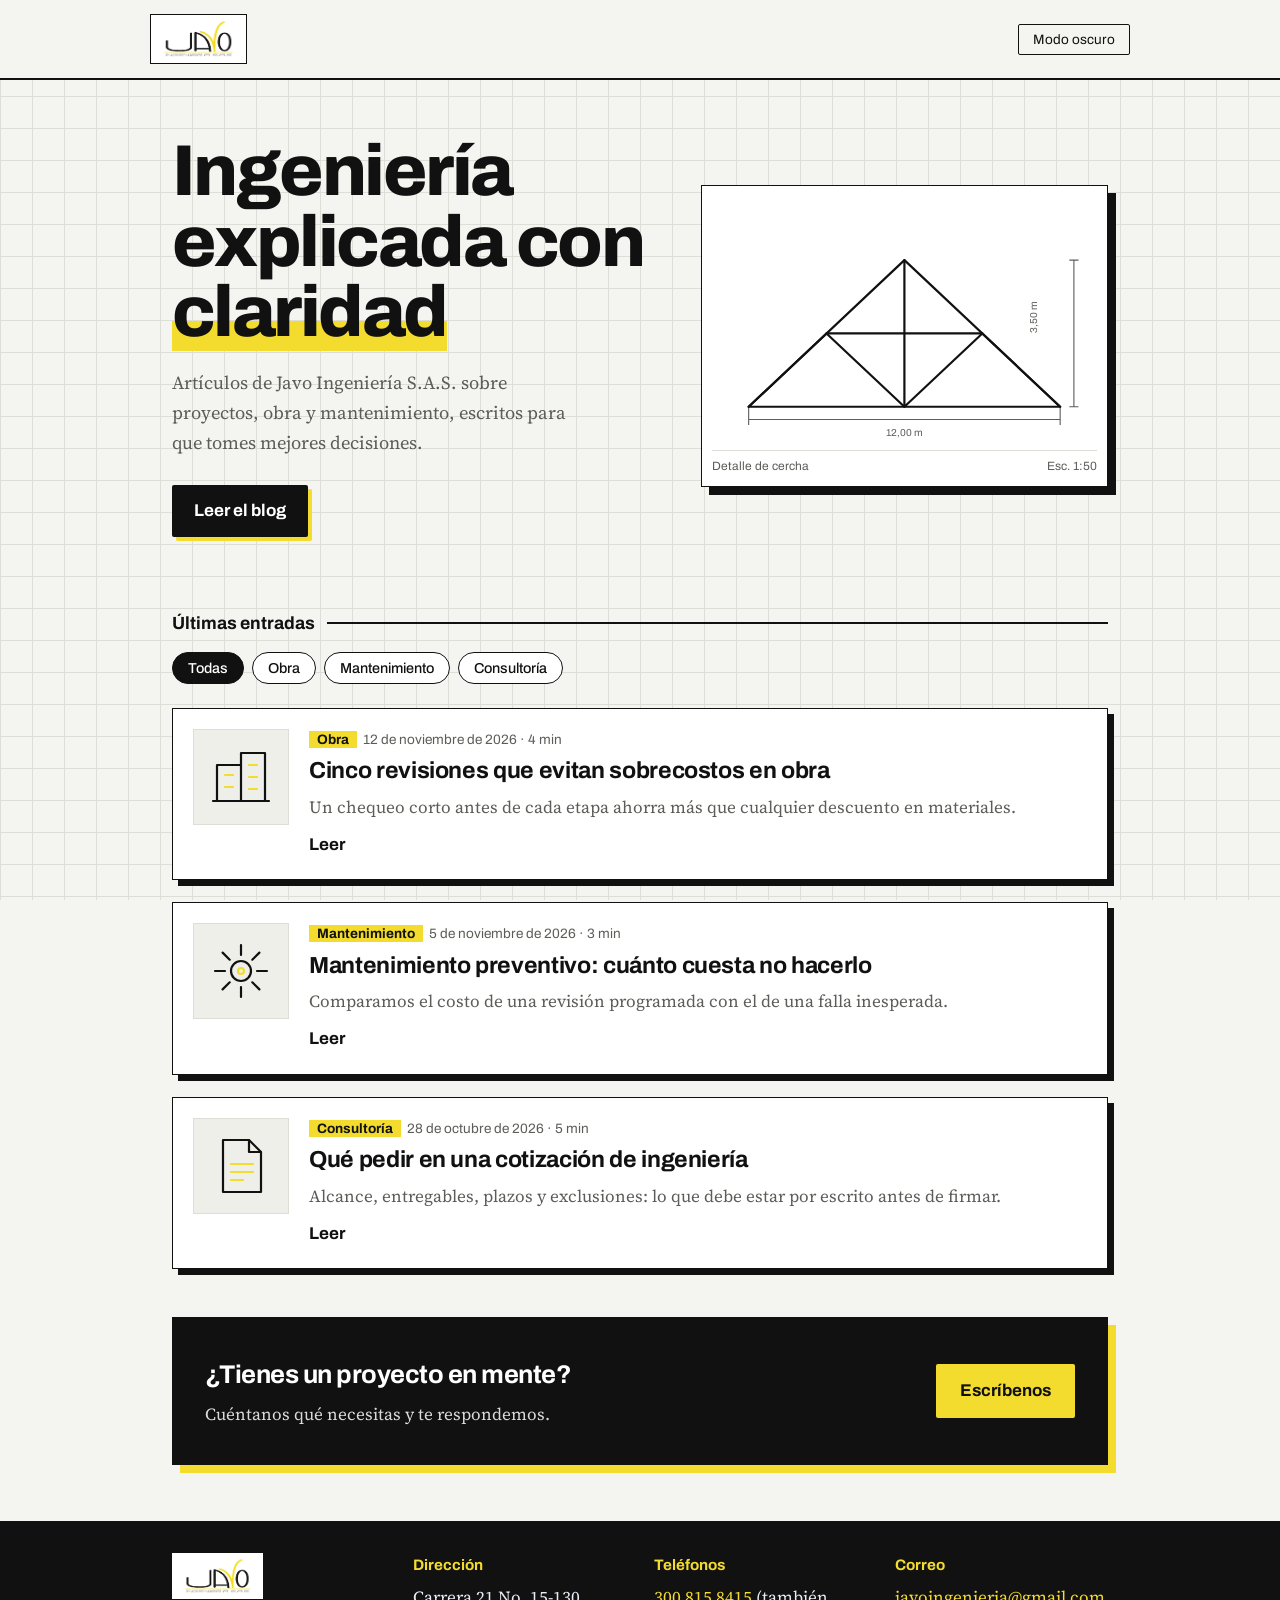
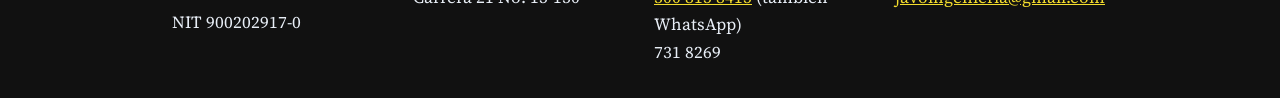
==== index.html @ 1ad96d2c "Add files via upload" ====
<!DOCTYPE html>
<html lang="es">
<head>
<meta charset="utf-8">
<meta name="viewport" content="width=device-width, initial-scale=1, viewport-fit=cover">
<title>Blog | Javo Ingeniería S.A.S.</title>
<link rel="preconnect" href="https://fonts.googleapis.com">
<link href="https://fonts.googleapis.com/css2?family=Archivo:wght@500;700;800&family=Source+Serif+4:wght@400;600&display=swap" rel="stylesheet">
<link rel="icon" href="img/logo.png">
<link rel="stylesheet" href="css/styles.css">
</head>
<body>
<header class="top">
  <div class="wrap bar">
    <a class="brand" href="#inicio" aria-label="Javo Ingeniería S.A.S., inicio"><img src="img/logo.png" alt="Javo Ingeniería S.A.S."></a>
    <button class="toggle" id="theme" type="button">Modo oscuro</button>
  </div>
</header>

<main id="inicio">
  <section class="hero wrap">
    <div>
      <h1>Ingeniería explicada con <em>claridad</em></h1>
      <p>Artículos de Javo Ingeniería S.A.S. sobre proyectos, obra y mantenimiento, escritos para que tomes mejores decisiones.</p>
      <a class="go" href="#entradas">Leer el blog</a>
    </div>
    <figure class="plano" style="margin:0" aria-label="Dibujo de una cercha con medidas">
      <svg viewBox="0 0 420 270" role="img" aria-hidden="true">
        <path class="t" d="M40 230V250M380 230V250M40 244H380"/>
        <text x="190" y="262">12,00 m</text>
        <path class="d" pathLength="1" d="M40 230H380L210 70Z"/>
        <path class="d" pathLength="1" d="M40 230L125 150L210 230L295 150L380 230"/>
        <path class="d" pathLength="1" d="M125 150H295M210 70V230"/>
        <path class="t" d="M395 230V70M390 70H400M390 230H400"/>
        <text x="355" y="150" transform="rotate(-90 355 150)">3,50 m</text>
      </svg>
      <div class="cap"><span>Detalle de cercha</span><span>Esc. 1:50</span></div>
    </figure>
  </section>

  <section class="wrap" id="entradas" aria-label="Entradas del blog">
    <h2 class="sec">Últimas entradas</h2>
    <div class="filters" role="group" aria-label="Filtrar por tema">
      <button class="btn" type="button" data-f="todas" aria-pressed="true">Todas</button>
      <button class="btn" type="button" data-f="Obra" aria-pressed="false">Obra</button>
      <button class="btn" type="button" data-f="Mantenimiento" aria-pressed="false">Mantenimiento</button>
      <button class="btn" type="button" data-f="Consultoría" aria-pressed="false">Consultoría</button>
    </div>

    <article data-c="Obra"><details>
      <summary>
        <div class="ico"><svg viewBox="0 0 64 64"><path d="M8 56V20H32V56M32 56V8H56V56M4 56H60"/><path class="y" d="M16 30H24M16 42H24M40 20H48M40 32H48M40 44H48"/></svg></div>
        <div><p class="meta"><b>Obra</b>12 de noviembre de 2026 · 4 min</p>
        <h3>Cinco revisiones que evitan sobrecostos en obra</h3>
        <p>Un chequeo corto antes de cada etapa ahorra más que cualquier descuento en materiales.</p>
        <span class="more">Leer</span></div>
      </summary>
      <div class="body">
        <p>En obra, los sobrecostos casi nunca aparecen de golpe: se acumulan por pequeños descuidos que nadie revisó a tiempo. Antes de iniciar cada etapa conviene detenerse unos minutos y confirmar cinco puntos.</p>
        <ol>
          <li><strong>Planos y especificaciones vigentes.</strong> Verificar que todo el equipo trabaje con la última versión.</li>
          <li><strong>Cantidades y pedidos de materiales.</strong> Comparar lo pedido con lo que realmente exige el diseño.</li>
          <li><strong>Condiciones del terreno.</strong> Confirmar que excavaciones y cimentación correspondan a lo previsto en los estudios.</li>
          <li><strong>Control de calidad.</strong> Registrar ensayos, fotos y pruebas de los materiales clave.</li>
          <li><strong>Seguridad y cronograma.</strong> Revisar que los tiempos y las medidas de protección sean realistas para la etapa que sigue.</li>
        </ol>
        <p>Este chequeo toma poco tiempo y evita repetir trabajos, que es donde más dinero se pierde.</p>
      </div>
    </details></article>

    <article data-c="Mantenimiento"><details>
      <summary>
        <div class="ico"><svg viewBox="0 0 64 64"><circle cx="32" cy="32" r="10"/><path d="M32 6V16M32 48V58M6 32H16M48 32H58M13.6 13.6L20.7 20.7M43.3 43.3L50.4 50.4M13.6 50.4L20.7 43.3M43.3 20.7L50.4 13.6"/><circle class="y" cx="32" cy="32" r="3"/></svg></div>
        <div><p class="meta"><b>Mantenimiento</b>5 de noviembre de 2026 · 3 min</p>
        <h3>Mantenimiento preventivo: cuánto cuesta no hacerlo</h3>
        <p>Comparamos el costo de una revisión programada con el de una falla inesperada.</p>
        <span class="more">Leer</span></div>
      </summary>
      <div class="body">
        <p>Cuando un equipo falla sin aviso, el costo no es solo la reparación: también se paga la parada de la operación, los repuestos urgentes y, a veces, el riesgo para las personas. El mantenimiento preventivo busca evitar justamente eso.</p>
        <p>Consiste en revisar, limpiar, lubricar y ajustar los equipos de forma programada, antes de que den problemas. Una revisión planificada se paga con tiempo y presupuesto conocidos; una falla inesperada llega cuando menos conviene.</p>
        <ul>
          <li>Identifica primero los equipos críticos, los que detienen todo si fallan.</li>
          <li>Define una frecuencia de inspección para cada uno.</li>
          <li>Lleva una bitácora con lo revisado y lo encontrado.</li>
        </ul>
        <p>Con esa información se puede decidir qué reparar, qué reemplazar y cuándo.</p>
      </div>
    </details></article>

    <article data-c="Consultoría"><details>
      <summary>
        <div class="ico"><svg viewBox="0 0 64 64"><path d="M14 6H40L52 18V58H14Z"/><path d="M40 6V18H52"/><path class="y" d="M22 30H44M22 38H44M22 46H34"/></svg></div>
        <div><p class="meta"><b>Consultoría</b>28 de octubre de 2026 · 5 min</p>
        <h3>Qué pedir en una cotización de ingeniería</h3>
        <p>Alcance, entregables, plazos y exclusiones: lo que debe estar por escrito antes de firmar.</p>
        <span class="more">Leer</span></div>
      </summary>
      <div class="body">
        <p>Dos cotizaciones con precios distintos no siempre ofrecen lo mismo. Para compararlas con justicia, cada propuesta debe dejar por escrito lo que incluye y lo que no.</p>
        <ul>
          <li><strong>Alcance:</strong> qué trabajos se harán y cuáles quedan fuera.</li>
          <li><strong>Entregables:</strong> planos, informes, memorias o actas que recibirás.</li>
          <li><strong>Plazos:</strong> fechas de inicio, entregas parciales y cierre.</li>
          <li><strong>Exclusiones y supuestos:</strong> lo que podría cambiar el valor si las condiciones son distintas.</li>
          <li><strong>Forma de pago:</strong> porcentajes y momentos en que se cobra.</li>
        </ul>
        <p>Si algo no está claro, pregúntalo antes de firmar. Una buena cotización responde esas dudas sin que tengas que pedirlo.</p>
      </div>
    </details></article>

    <div class="cta">
      <div><h2>¿Tienes un proyecto en mente?</h2><p>Cuéntanos qué necesitas y te respondemos.</p></div>
      <a href="mailto:javoingenieria@gmail.com">Escríbenos</a>
    </div>
  </section>
</main>

<footer id="contacto">
  <div class="wrap">
    <div><img class="logo" src="img/logo.png" alt="Javo Ingeniería S.A.S."><p>NIT 900202917-0</p></div>
    <div><h3>Dirección</h3><p>Carrera 21 No. 15-130</p></div>
    <div><h3>Teléfonos</h3><p><a href="tel:+573008158415">300 815 8415</a> (también WhatsApp)<br>731 8269</p></div>
    <div><h3>Correo</h3><p><a href="mailto:javoingenieria@gmail.com">javoingenieria@gmail.com</a></p></div>
  </div>
</footer>

<script src="js/main.js"></script>
</body>
</html>
---- css/styles.css ----
:root{
  --paper:#F4F4F1; --card:#FFFFFF; --ink:#111111; --blue:#111111; --steel:#5C5C58;
  --line:#DEDED8; --accent:#F3DC2D; --on-blue:#FFFFFF; --soft:#EFEFE9;
  color-scheme:light; box-sizing:border-box;
  padding-top:env(safe-area-inset-top,0px); padding-bottom:env(safe-area-inset-bottom,0px);
}
@media (prefers-color-scheme:dark){
  :root:not([data-theme="light"]){
    --paper:#121212; --card:#1C1C1C; --ink:#F2F2EE; --blue:#F3DC2D; --steel:#A9A9A3;
    --line:#2B2B2A; --on-blue:#111111; --soft:#262625; color-scheme:dark;
  }
}
:root[data-theme="dark"]{
  --paper:#121212; --card:#1C1C1C; --ink:#F2F2EE; --blue:#F3DC2D; --steel:#A9A9A3;
  --line:#2B2B2A; --on-blue:#111111; --soft:#262625; color-scheme:dark;
}
html{scroll-padding-top:env(safe-area-inset-top,0px);scroll-behavior:smooth}
*{box-sizing:border-box}
body{
  margin:0; background:var(--paper); color:var(--ink);
  font-family:"Source Serif 4",Georgia,serif; font-size:1.0625rem; line-height:1.65;
  background-image:linear-gradient(var(--line) 1px,transparent 1px),linear-gradient(90deg,var(--line) 1px,transparent 1px);
  background-size:32px 32px; background-attachment:fixed;
}
body::before{content:"";position:fixed;inset:0 0 auto;height:env(safe-area-inset-top,0px);background:var(--paper);z-index:10}
.wrap{max-width:980px;margin:0 auto;padding:0 22px}
h1,h2,h3,.brand,.btn,.meta,.cta a{font-family:Archivo,"Helvetica Neue",Arial,sans-serif}
a{color:var(--blue)}
:focus-visible{outline:3px solid var(--accent);outline-offset:2px}

header.top{background:var(--paper);border-bottom:2px solid var(--ink);position:sticky;top:env(safe-area-inset-top,0px);z-index:9}
.bar{display:flex;justify-content:space-between;align-items:center;padding:14px 0;gap:12px}
.brand{font-weight:800;font-size:1.3rem;letter-spacing:-.01em;text-decoration:none;color:var(--ink)}
.brand span{background:var(--accent);color:#111111;padding:0 7px;margin-left:5px}
.toggle{font-family:Archivo,sans-serif;font-size:.85rem;background:none;border:1px solid var(--ink);color:var(--ink);padding:7px 14px;border-radius:2px;cursor:pointer;transition:background .2s,color .2s}
.toggle:hover{background:var(--ink);color:var(--paper)}

.hero{display:grid;grid-template-columns:1.1fr .9fr;gap:32px;align-items:center;padding:56px 22px 36px}
.hero h1{font-size:clamp(2.5rem,7vw,4.5rem);line-height:.98;letter-spacing:-.035em;font-weight:800;margin:0 0 20px}
.hero h1 em{font-style:normal;background:linear-gradient(transparent 62%,var(--accent) 62%)}
.hero p{max-width:46ch;color:var(--steel);font-size:1.15rem;margin:0 0 26px}
.hero .go{display:inline-block;font-family:Archivo,sans-serif;font-weight:700;background:var(--blue);color:var(--on-blue);padding:12px 22px;text-decoration:none;border-radius:2px;box-shadow:4px 4px 0 var(--accent);transition:transform .15s,box-shadow .15s}
.hero .go:hover{transform:translate(2px,2px);box-shadow:2px 2px 0 var(--accent)}
.plano{background:var(--card);border:1px solid var(--ink);padding:10px;box-shadow:8px 8px 0 var(--blue)}
.plano svg{display:block;width:100%;height:auto}
.plano .d{fill:none;stroke:var(--blue);stroke-width:2.4;stroke-linecap:round;stroke-linejoin:round}
.plano .t{fill:none;stroke:var(--steel);stroke-width:1.2}
.plano text{font-family:Archivo,sans-serif;font-size:11px;fill:var(--steel)}
.plano .cap{display:flex;justify-content:space-between;font-family:Archivo,sans-serif;font-size:.75rem;color:var(--steel);border-top:1px solid var(--line);margin-top:6px;padding-top:6px}
@media (prefers-reduced-motion:no-preference){
  .plano .d{stroke-dasharray:1;stroke-dashoffset:1;animation:draw 2.2s ease-out .2s forwards}
  @keyframes draw{to{stroke-dashoffset:0}}
}

h2.sec{font-size:1.1rem;margin:36px 0 14px;font-weight:700;display:flex;align-items:center;gap:12px}
h2.sec::after{content:"";flex:1;height:2px;background:var(--ink)}
.filters{display:flex;flex-wrap:wrap;gap:8px;margin:0 0 24px}
.btn{font-size:.9rem;font-weight:500;background:var(--card);color:var(--ink);border:1px solid var(--ink);padding:7px 15px;border-radius:99px;cursor:pointer;transition:background .2s}
.btn:hover{background:var(--soft)}
.btn[aria-pressed="true"]{background:var(--blue);color:var(--on-blue);border-color:var(--blue)}

article{background:var(--card);border:1px solid var(--ink);margin-bottom:22px;box-shadow:6px 6px 0 var(--blue);transition:transform .15s,box-shadow .15s}
article:hover{transform:translate(-2px,-2px);box-shadow:8px 8px 0 var(--blue)}
article[hidden]{display:none}
article summary{list-style:none;cursor:pointer;padding:20px;display:grid;grid-template-columns:96px 1fr;gap:20px;align-items:start}
article summary::-webkit-details-marker{display:none}
.ico{width:96px;height:96px;background:var(--soft);border:1px solid var(--line);display:grid;place-items:center}
.ico svg{width:64px;height:64px;fill:none;stroke:var(--blue);stroke-width:2.2;stroke-linecap:round;stroke-linejoin:round}
.ico .y{stroke:var(--accent)}
.meta{font-size:.85rem;color:var(--steel);margin:0 0 6px}
.meta b{color:var(--ink);background:var(--accent);padding:1px 8px;font-weight:700;margin-right:6px;color:#111111}
article h3{font-size:1.45rem;line-height:1.2;margin:0 0 8px;letter-spacing:-.015em}
article summary p{margin:0;color:var(--steel)}
.more{display:inline-block;margin-top:10px;font-family:Archivo,sans-serif;font-weight:700;color:var(--blue)}
article[open] .more{display:none}
.body{padding:4px 24px 24px 136px;max-width:none}
.body p{margin:14px 0 0;max-width:62ch}
.body{border-top:1px dashed var(--line);margin:0 20px;padding-left:116px;padding-right:0}
@media (max-width:640px){
  .hero{grid-template-columns:1fr;padding-top:36px}
  article summary{grid-template-columns:1fr}
  .ico{width:72px;height:72px}.ico svg{width:46px;height:46px}
  .body{padding-left:0}
}

.cta{margin:48px 0 0;background:var(--blue);color:var(--on-blue);padding:36px 32px;display:flex;flex-wrap:wrap;gap:20px;align-items:center;justify-content:space-between;border:1px solid var(--ink);box-shadow:8px 8px 0 var(--accent)}
.cta h2{margin:0 0 4px;font-size:1.6rem;letter-spacing:-.02em;font-family:Archivo,sans-serif}
.cta p{margin:0;opacity:.85}
.cta a{background:var(--accent);color:#111111;font-weight:700;padding:13px 24px;text-decoration:none;border-radius:2px}
.note{margin:28px 0 0;padding:14px 16px;border-left:4px solid var(--accent);background:var(--card);font-size:.95rem;color:var(--steel)}
footer{margin-top:56px;background:#111111;color:#E8EEF6;padding:32px 0 calc(32px + env(safe-area-inset-bottom,0px))}
footer .wrap{display:grid;grid-template-columns:repeat(auto-fit,minmax(210px,1fr));gap:28px}
footer a{color:var(--accent)} footer p{margin:0}

.brand img{height:50px;width:auto;display:block;background:#fff;padding:4px 10px;border:1px solid var(--ink)}
footer .logo{height:46px;width:auto;background:#fff;padding:4px 10px;display:block;margin-bottom:10px}

footer h3{font-size:.95rem;margin:0 0 6px;color:var(--accent)}
footer p{line-height:1.6}
.body ol,.body ul{margin:14px 0 0;padding-left:22px;max-width:62ch}
.body li{margin-bottom:8px}
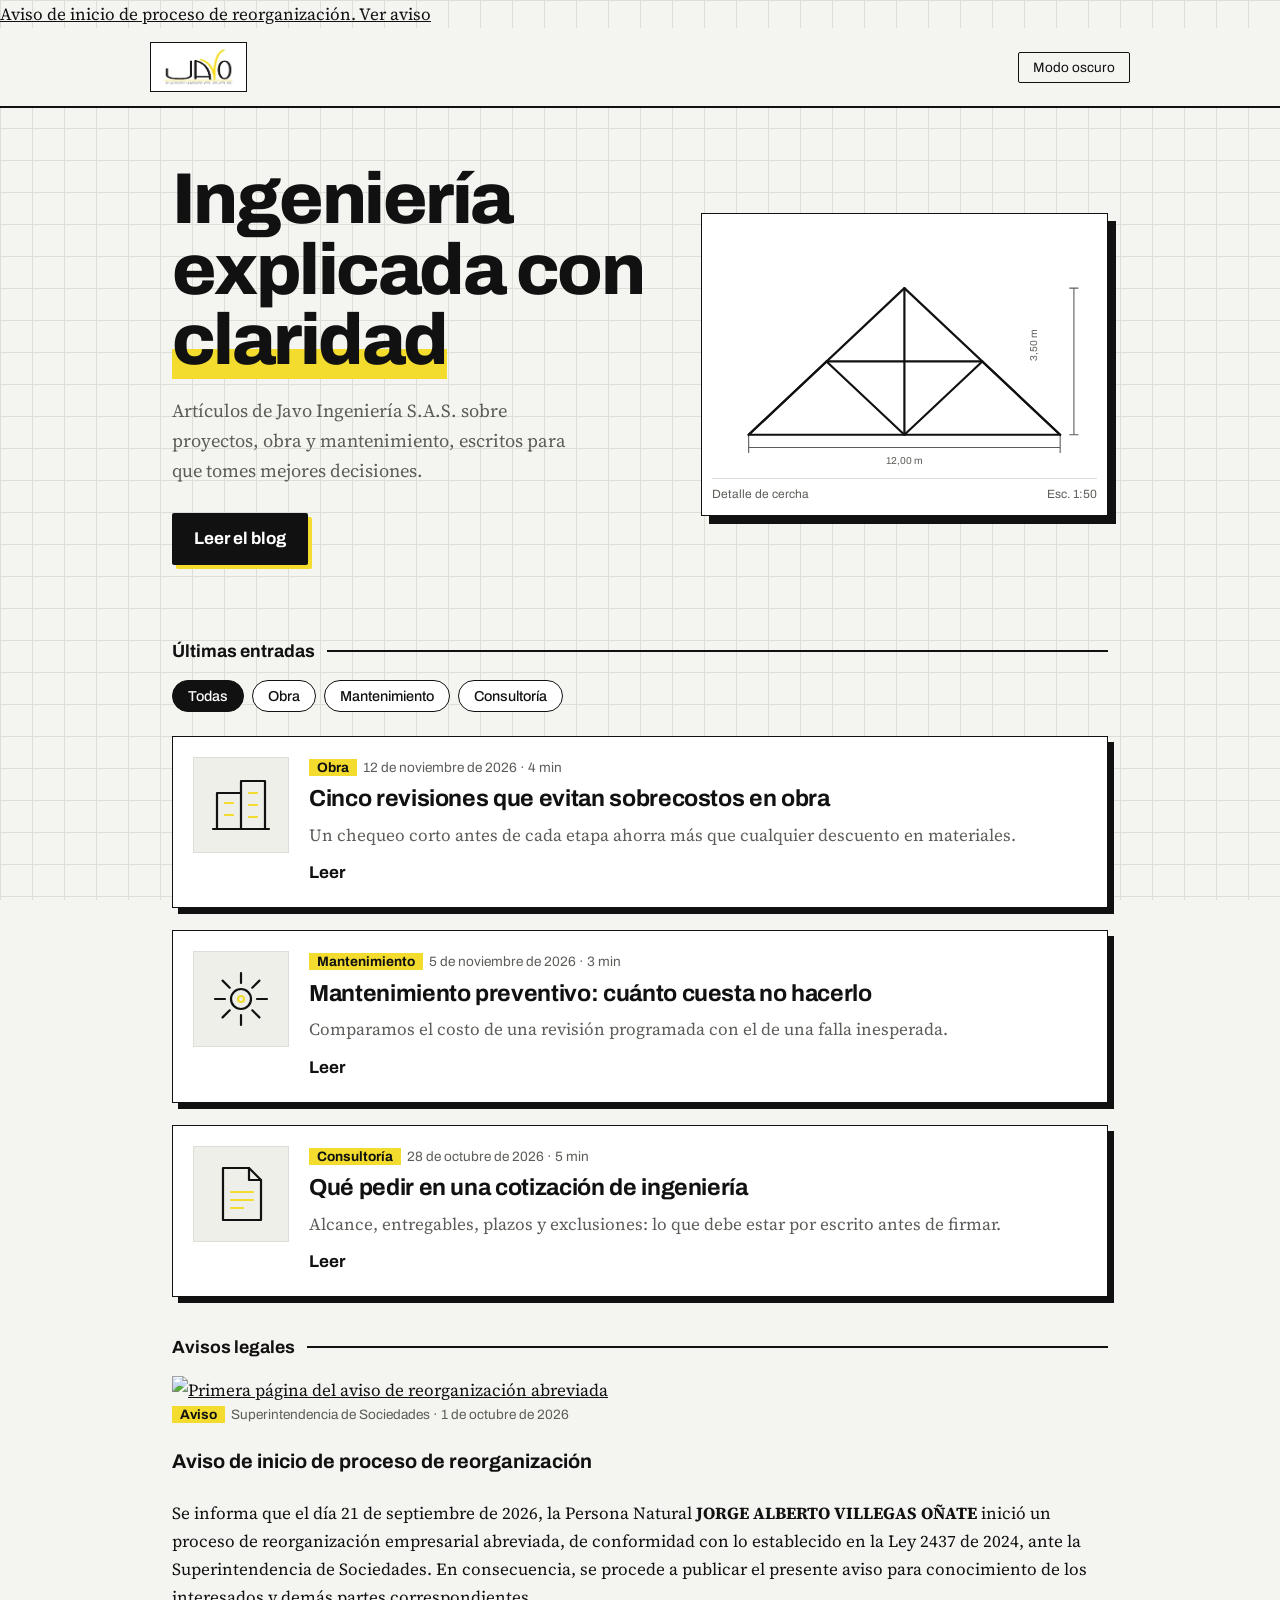
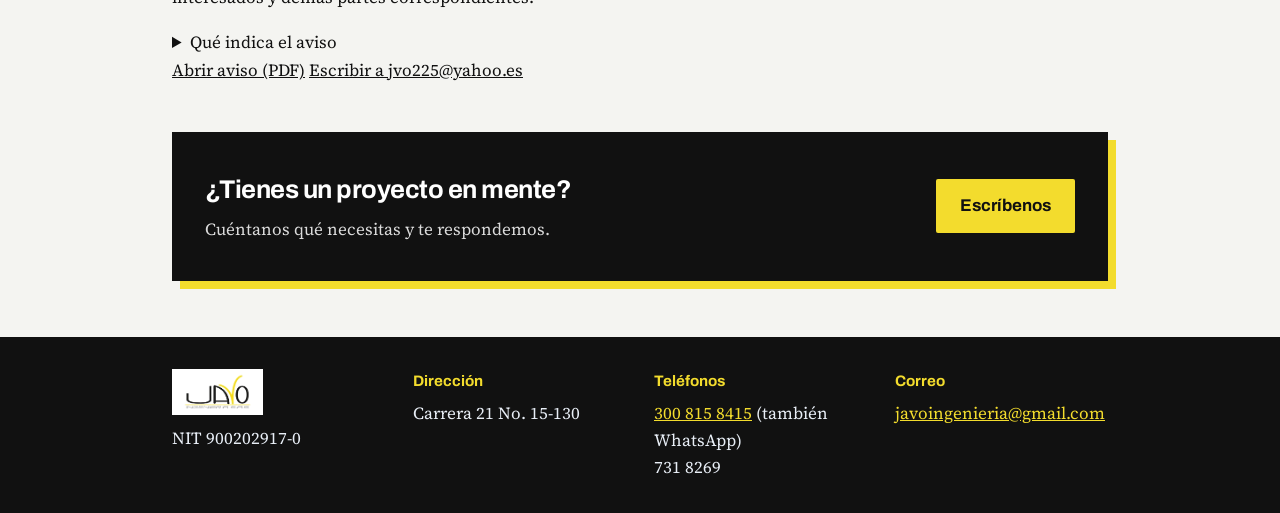
==== commit fa3c35c4: "Add files via upload" ====
--- a/index.html
+++ b/index.html
@@ -10,6 +10,7 @@
 <link rel="stylesheet" href="css/styles.css">
 </head>
 <body>
+<a class="strip" href="#aviso">Aviso de inicio de proceso de reorganización. Ver aviso</a>
 <header class="top">
   <div class="wrap bar">
     <a class="brand" href="#inicio" aria-label="Javo Ingeniería S.A.S., inicio"><img src="img/logo.png" alt="Javo Ingeniería S.A.S."></a>
@@ -109,6 +110,34 @@
       </div>
     </details></article>
 
+        <section id="aviso" aria-labelledby="aviso-t">
+      <h2 class="sec" id="aviso-t">Avisos legales</h2>
+      <div class="aviso-card">
+        <a class="doc" href="docs/aviso-reorganizacion-abreviada.pdf" target="_blank" rel="noopener" aria-label="Abrir el aviso completo en PDF">
+          <img src="img/aviso-miniatura.jpg" alt="Primera página del aviso de reorganización abreviada">
+        </a>
+        <div>
+          <p class="meta"><b>Aviso</b>Superintendencia de Sociedades · 1 de octubre de 2026</p>
+          <h3>Aviso de inicio de proceso de reorganización</h3>
+          <p>Se informa que el día 21 de septiembre de 2026, la Persona Natural <strong>JORGE ALBERTO VILLEGAS OÑATE</strong> inició un proceso de reorganización empresarial abreviada, de conformidad con lo establecido en la Ley 2437 de 2024, ante la Superintendencia de Sociedades. En consecuencia, se procede a publicar el presente aviso para conocimiento de los interesados y demás partes correspondientes.</p>
+          <details>
+            <summary>Qué indica el aviso</summary>
+            <ul>
+              <li>Auto 2026-04-005638 del 21 de septiembre de 2026, de la Intendencia Regional Barranquilla de la Superintendencia de Sociedades.</li>
+              <li>El deudor debe cumplir las funciones del promotor.</li>
+              <li>Sin autorización del juez del concurso, no puede hacer enajenaciones fuera del giro ordinario de sus negocios, constituir cauciones sobre sus bienes, hacer pagos o arreglos sobre sus obligaciones, ni adoptar reformas estatutarias en el caso de personas jurídicas.</li>
+              <li>Los acreedores pueden comunicarse con el deudor, para el proyecto de calificación y graduación de créditos y la determinación de derechos de voto, en el correo jvo225@yahoo.es.</li>
+              <li>El aviso se fijó del 1 al 7 de octubre de 2026.</li>
+            </ul>
+          </details>
+          <div class="acts">
+            <a class="b1" href="docs/aviso-reorganizacion-abreviada.pdf" target="_blank" rel="noopener">Abrir aviso (PDF)</a>
+            <a class="b2" href="mailto:jvo225@yahoo.es">Escribir a jvo225@yahoo.es</a>
+          </div>
+        </div>
+      </div>
+    </section>
+
     <div class="cta">
       <div><h2>¿Tienes un proyecto en mente?</h2><p>Cuéntanos qué necesitas y te respondemos.</p></div>
       <a href="mailto:javoingenieria@gmail.com">Escríbenos</a>
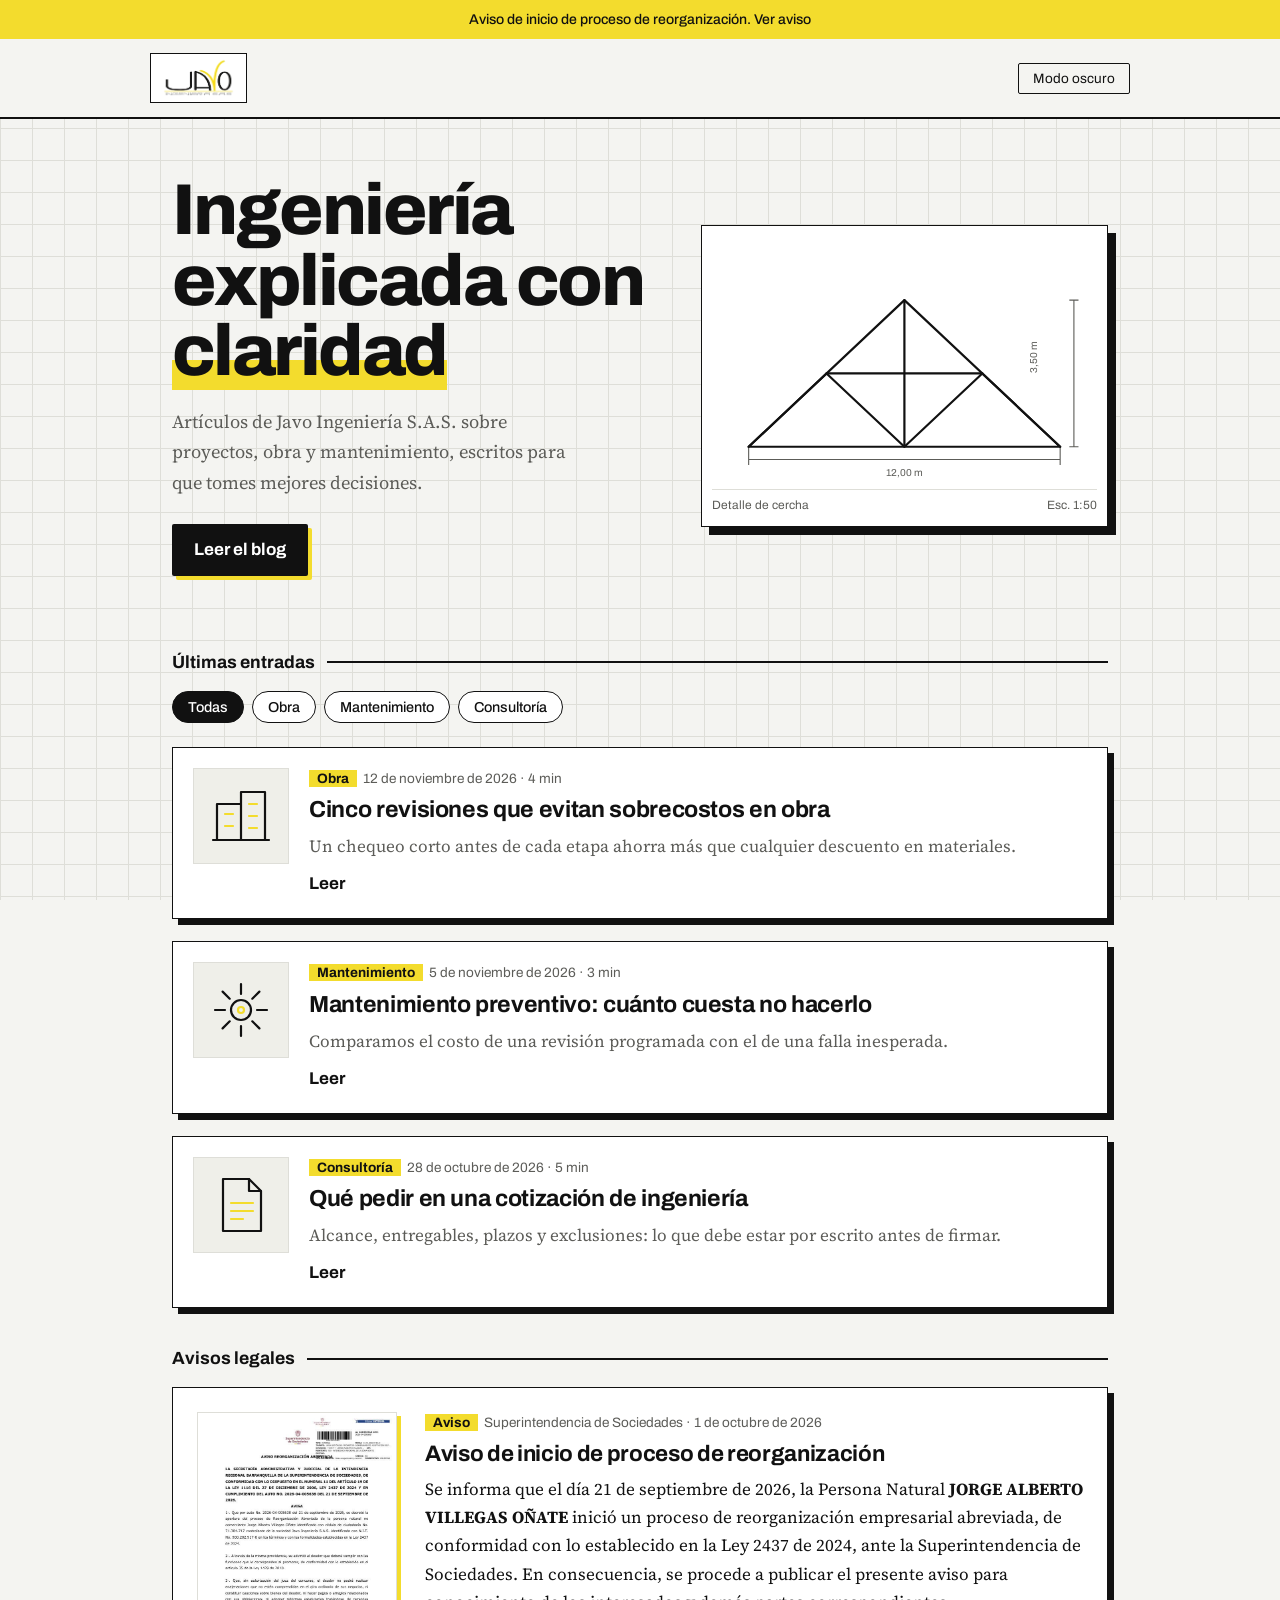
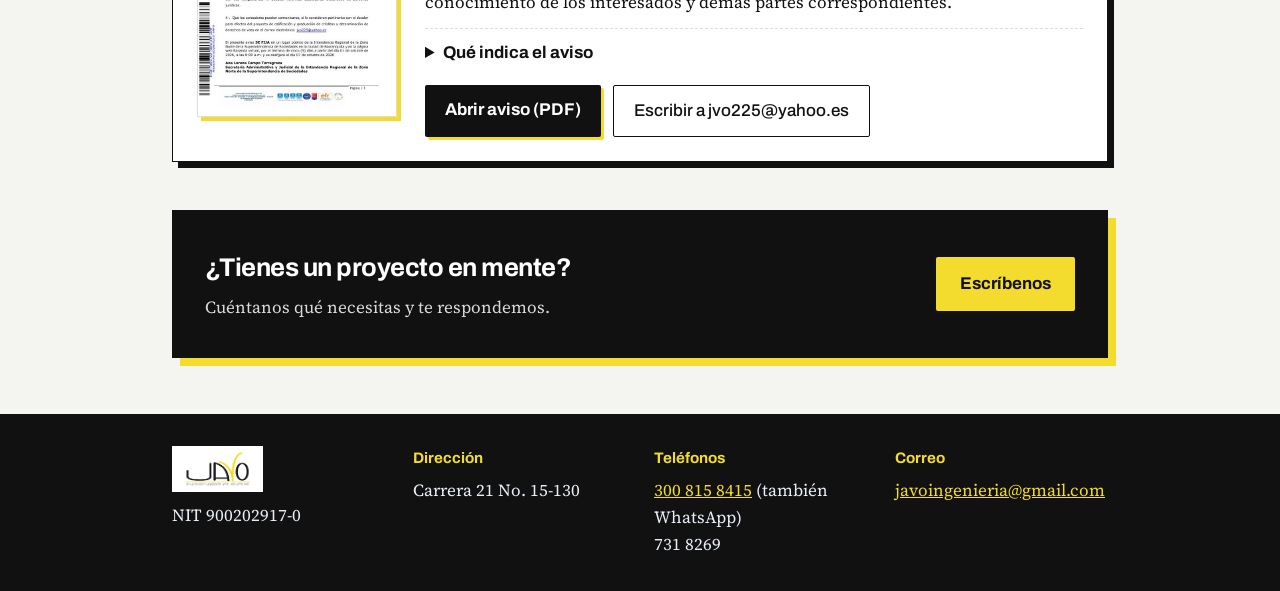
==== commit cdeff6dd: "Add files via upload" ====
--- a/index.html
+++ b/index.html
@@ -6,14 +6,134 @@
 <title>Blog | Javo Ingeniería S.A.S.</title>
 <link rel="preconnect" href="https://fonts.googleapis.com">
 <link href="https://fonts.googleapis.com/css2?family=Archivo:wght@500;700;800&family=Source+Serif+4:wght@400;600&display=swap" rel="stylesheet">
-<link rel="icon" href="img/logo.png">
-<link rel="stylesheet" href="css/styles.css">
+<link rel="icon" href="[data-uri]">
+<style>
+:root{
+  --paper:#F4F4F1; --card:#FFFFFF; --ink:#111111; --blue:#111111; --steel:#5C5C58;
+  --line:#DEDED8; --accent:#F3DC2D; --on-blue:#FFFFFF; --soft:#EFEFE9;
+  color-scheme:light; box-sizing:border-box;
+  padding-top:env(safe-area-inset-top,0px); padding-bottom:env(safe-area-inset-bottom,0px);
+}
+@media (prefers-color-scheme:dark){
+  :root:not([data-theme="light"]){
+    --paper:#121212; --card:#1C1C1C; --ink:#F2F2EE; --blue:#F3DC2D; --steel:#A9A9A3;
+    --line:#2B2B2A; --on-blue:#111111; --soft:#262625; color-scheme:dark;
+  }
+}
+:root[data-theme="dark"]{
+  --paper:#121212; --card:#1C1C1C; --ink:#F2F2EE; --blue:#F3DC2D; --steel:#A9A9A3;
+  --line:#2B2B2A; --on-blue:#111111; --soft:#262625; color-scheme:dark;
+}
+html{scroll-padding-top:env(safe-area-inset-top,0px);scroll-behavior:smooth}
+*{box-sizing:border-box}
+body{
+  margin:0; background:var(--paper); color:var(--ink);
+  font-family:"Source Serif 4",Georgia,serif; font-size:1.0625rem; line-height:1.65;
+  background-image:linear-gradient(var(--line) 1px,transparent 1px),linear-gradient(90deg,var(--line) 1px,transparent 1px);
+  background-size:32px 32px; background-attachment:fixed;
+}
+body::before{content:"";position:fixed;inset:0 0 auto;height:env(safe-area-inset-top,0px);background:var(--paper);z-index:10}
+.wrap{max-width:980px;margin:0 auto;padding:0 22px}
+h1,h2,h3,.brand,.btn,.meta,.cta a{font-family:Archivo,"Helvetica Neue",Arial,sans-serif}
+a{color:var(--blue)}
+:focus-visible{outline:3px solid var(--accent);outline-offset:2px}
+
+header.top{background:var(--paper);border-bottom:2px solid var(--ink);position:sticky;top:env(safe-area-inset-top,0px);z-index:9}
+.bar{display:flex;justify-content:space-between;align-items:center;padding:14px 0;gap:12px}
+.brand{font-weight:800;font-size:1.3rem;letter-spacing:-.01em;text-decoration:none;color:var(--ink)}
+.brand span{background:var(--accent);color:#111111;padding:0 7px;margin-left:5px}
+.toggle{font-family:Archivo,sans-serif;font-size:.85rem;background:none;border:1px solid var(--ink);color:var(--ink);padding:7px 14px;border-radius:2px;cursor:pointer;transition:background .2s,color .2s}
+.toggle:hover{background:var(--ink);color:var(--paper)}
+
+.hero{display:grid;grid-template-columns:1.1fr .9fr;gap:32px;align-items:center;padding:56px 22px 36px}
+.hero h1{font-size:clamp(2.5rem,7vw,4.5rem);line-height:.98;letter-spacing:-.035em;font-weight:800;margin:0 0 20px}
+.hero h1 em{font-style:normal;background:linear-gradient(transparent 62%,var(--accent) 62%)}
+.hero p{max-width:46ch;color:var(--steel);font-size:1.15rem;margin:0 0 26px}
+.hero .go{display:inline-block;font-family:Archivo,sans-serif;font-weight:700;background:var(--blue);color:var(--on-blue);padding:12px 22px;text-decoration:none;border-radius:2px;box-shadow:4px 4px 0 var(--accent);transition:transform .15s,box-shadow .15s}
+.hero .go:hover{transform:translate(2px,2px);box-shadow:2px 2px 0 var(--accent)}
+.plano{background:var(--card);border:1px solid var(--ink);padding:10px;box-shadow:8px 8px 0 var(--blue)}
+.plano svg{display:block;width:100%;height:auto}
+.plano .d{fill:none;stroke:var(--blue);stroke-width:2.4;stroke-linecap:round;stroke-linejoin:round}
+.plano .t{fill:none;stroke:var(--steel);stroke-width:1.2}
+.plano text{font-family:Archivo,sans-serif;font-size:11px;fill:var(--steel)}
+.plano .cap{display:flex;justify-content:space-between;font-family:Archivo,sans-serif;font-size:.75rem;color:var(--steel);border-top:1px solid var(--line);margin-top:6px;padding-top:6px}
+@media (prefers-reduced-motion:no-preference){
+  .plano .d{stroke-dasharray:1;stroke-dashoffset:1;animation:draw 2.2s ease-out .2s forwards}
+  @keyframes draw{to{stroke-dashoffset:0}}
+}
+
+h2.sec{font-size:1.1rem;margin:36px 0 14px;font-weight:700;display:flex;align-items:center;gap:12px}
+h2.sec::after{content:"";flex:1;height:2px;background:var(--ink)}
+.filters{display:flex;flex-wrap:wrap;gap:8px;margin:0 0 24px}
+.btn{font-size:.9rem;font-weight:500;background:var(--card);color:var(--ink);border:1px solid var(--ink);padding:7px 15px;border-radius:99px;cursor:pointer;transition:background .2s}
+.btn:hover{background:var(--soft)}
+.btn[aria-pressed="true"]{background:var(--blue);color:var(--on-blue);border-color:var(--blue)}
+
+article{background:var(--card);border:1px solid var(--ink);margin-bottom:22px;box-shadow:6px 6px 0 var(--blue);transition:transform .15s,box-shadow .15s}
+article:hover{transform:translate(-2px,-2px);box-shadow:8px 8px 0 var(--blue)}
+article[hidden]{display:none}
+article summary{list-style:none;cursor:pointer;padding:20px;display:grid;grid-template-columns:96px 1fr;gap:20px;align-items:start}
+article summary::-webkit-details-marker{display:none}
+.ico{width:96px;height:96px;background:var(--soft);border:1px solid var(--line);display:grid;place-items:center}
+.ico svg{width:64px;height:64px;fill:none;stroke:var(--blue);stroke-width:2.2;stroke-linecap:round;stroke-linejoin:round}
+.ico .y{stroke:var(--accent)}
+.meta{font-size:.85rem;color:var(--steel);margin:0 0 6px}
+.meta b{color:var(--ink);background:var(--accent);padding:1px 8px;font-weight:700;margin-right:6px;color:#111111}
+article h3{font-size:1.45rem;line-height:1.2;margin:0 0 8px;letter-spacing:-.015em}
+article summary p{margin:0;color:var(--steel)}
+.more{display:inline-block;margin-top:10px;font-family:Archivo,sans-serif;font-weight:700;color:var(--blue)}
+article[open] .more{display:none}
+.body{padding:4px 24px 24px 136px;max-width:none}
+.body p{margin:14px 0 0;max-width:62ch}
+.body{border-top:1px dashed var(--line);margin:0 20px;padding-left:116px;padding-right:0}
+@media (max-width:640px){
+  .hero{grid-template-columns:1fr;padding-top:36px}
+  article summary{grid-template-columns:1fr}
+  .ico{width:72px;height:72px}.ico svg{width:46px;height:46px}
+  .body{padding-left:0}
+}
+
+.cta{margin:48px 0 0;background:var(--blue);color:var(--on-blue);padding:36px 32px;display:flex;flex-wrap:wrap;gap:20px;align-items:center;justify-content:space-between;border:1px solid var(--ink);box-shadow:8px 8px 0 var(--accent)}
+.cta h2{margin:0 0 4px;font-size:1.6rem;letter-spacing:-.02em;font-family:Archivo,sans-serif}
+.cta p{margin:0;opacity:.85}
+.cta a{background:var(--accent);color:#111111;font-weight:700;padding:13px 24px;text-decoration:none;border-radius:2px}
+.note{margin:28px 0 0;padding:14px 16px;border-left:4px solid var(--accent);background:var(--card);font-size:.95rem;color:var(--steel)}
+footer{margin-top:56px;background:#111111;color:#E8EEF6;padding:32px 0 calc(32px + env(safe-area-inset-bottom,0px))}
+footer .wrap{display:grid;grid-template-columns:repeat(auto-fit,minmax(210px,1fr));gap:28px}
+footer a{color:var(--accent)} footer p{margin:0}
+
+.brand img{height:50px;width:auto;display:block;background:#fff;padding:4px 10px;border:1px solid var(--ink)}
+footer .logo{height:46px;width:auto;background:#fff;padding:4px 10px;display:block;margin-bottom:10px}
+
+footer h3{font-size:.95rem;margin:0 0 6px;color:var(--accent)}
+footer p{line-height:1.6}
+.body ol,.body ul{margin:14px 0 0;padding-left:22px;max-width:62ch}
+.body li{margin-bottom:8px}
+
+.strip{display:block;background:var(--accent);color:#111;text-align:center;font-family:Archivo,"Helvetica Neue",Arial,sans-serif;font-size:.88rem;font-weight:500;padding:8px 14px;text-decoration:none}
+.strip:hover{text-decoration:underline}
+.aviso-card{display:grid;grid-template-columns:200px 1fr;gap:28px;background:var(--card);border:1px solid var(--ink);box-shadow:6px 6px 0 var(--blue);padding:24px;margin-bottom:22px}
+.doc{display:block;align-self:start;border:1px solid var(--line);box-shadow:4px 4px 0 var(--accent);background:#fff}
+.doc img{display:block;width:100%;height:auto}
+.aviso-card h3{font-size:1.4rem;margin:0 0 8px;line-height:1.2;letter-spacing:-.015em}
+.aviso-card p{margin:0 0 12px}
+.aviso-card .meta{margin:0 0 6px}
+.aviso-card details{margin:0 0 18px;border-top:1px dashed var(--line);padding-top:10px}
+.aviso-card summary{cursor:pointer;font-family:Archivo,sans-serif;font-weight:700;color:var(--blue)}
+.aviso-card ul{padding-left:20px;margin:10px 0 0}
+.aviso-card li{margin-bottom:6px}
+.acts{display:flex;flex-wrap:wrap;gap:12px}
+.b1,.b2{font-family:Archivo,sans-serif;text-decoration:none;border-radius:2px;padding:11px 20px}
+.b1{background:var(--blue);color:var(--on-blue);font-weight:700;box-shadow:3px 3px 0 var(--accent)}
+.b2{border:1px solid var(--ink);color:var(--ink);background:var(--card);font-weight:500}
+@media (max-width:640px){.aviso-card{grid-template-columns:1fr;padding:18px}.doc{max-width:220px}}
+</style>
 </head>
 <body>
 <a class="strip" href="#aviso">Aviso de inicio de proceso de reorganización. Ver aviso</a>
 <header class="top">
   <div class="wrap bar">
-    <a class="brand" href="#inicio" aria-label="Javo Ingeniería S.A.S., inicio"><img src="img/logo.png" alt="Javo Ingeniería S.A.S."></a>
+    <a class="brand" href="#inicio" aria-label="Javo Ingeniería S.A.S., inicio"><img src="[data-uri]" alt="Javo Ingeniería S.A.S."></a>
     <button class="toggle" id="theme" type="button">Modo oscuro</button>
   </div>
 </header>
@@ -113,8 +233,8 @@
         <section id="aviso" aria-labelledby="aviso-t">
       <h2 class="sec" id="aviso-t">Avisos legales</h2>
       <div class="aviso-card">
-        <a class="doc" href="docs/aviso-reorganizacion-abreviada.pdf" target="_blank" rel="noopener" aria-label="Abrir el aviso completo en PDF">
-          <img src="img/aviso-miniatura.jpg" alt="Primera página del aviso de reorganización abreviada">
+        <a class="doc" href="aviso.pdf" target="_blank" rel="noopener" aria-label="Abrir el aviso completo en PDF">
+          <img src="[data-uri]" alt="Primera página del aviso de reorganización abreviada">
         </a>
         <div>
           <p class="meta"><b>Aviso</b>Superintendencia de Sociedades · 1 de octubre de 2026</p>
@@ -131,7 +251,7 @@
             </ul>
           </details>
           <div class="acts">
-            <a class="b1" href="docs/aviso-reorganizacion-abreviada.pdf" target="_blank" rel="noopener">Abrir aviso (PDF)</a>
+            <a class="b1" href="aviso.pdf" target="_blank" rel="noopener">Abrir aviso (PDF)</a>
             <a class="b2" href="mailto:jvo225@yahoo.es">Escribir a jvo225@yahoo.es</a>
           </div>
         </div>
@@ -147,13 +267,29 @@
 
 <footer id="contacto">
   <div class="wrap">
-    <div><img class="logo" src="img/logo.png" alt="Javo Ingeniería S.A.S."><p>NIT 900202917-0</p></div>
+    <div><img class="logo" src="[data-uri]" alt="Javo Ingeniería S.A.S."><p>NIT 900202917-0</p></div>
     <div><h3>Dirección</h3><p>Carrera 21 No. 15-130</p></div>
     <div><h3>Teléfonos</h3><p><a href="tel:+573008158415">300 815 8415</a> (también WhatsApp)<br>731 8269</p></div>
     <div><h3>Correo</h3><p><a href="mailto:javoingenieria@gmail.com">javoingenieria@gmail.com</a></p></div>
   </div>
 </footer>
 
-<script src="js/main.js"></script>
+<script>
+(function(){
+  var btns=document.querySelectorAll('.btn'),posts=document.querySelectorAll('article');
+  btns.forEach(function(b){b.addEventListener('click',function(){
+    btns.forEach(function(x){x.setAttribute('aria-pressed','false')});
+    b.setAttribute('aria-pressed','true');
+    var f=b.getAttribute('data-f');
+    posts.forEach(function(p){p.hidden=!(f==='todas'||p.getAttribute('data-c')===f)});
+  })});
+  var t=document.getElementById('theme'),root=document.documentElement;
+  t.addEventListener('click',function(){
+    var dark=getComputedStyle(root).colorScheme==='dark';
+    root.setAttribute('data-theme',dark?'light':'dark');
+    t.textContent=dark?'Modo oscuro':'Modo claro';
+  });
+})();
+</script>
 </body>
 </html>
